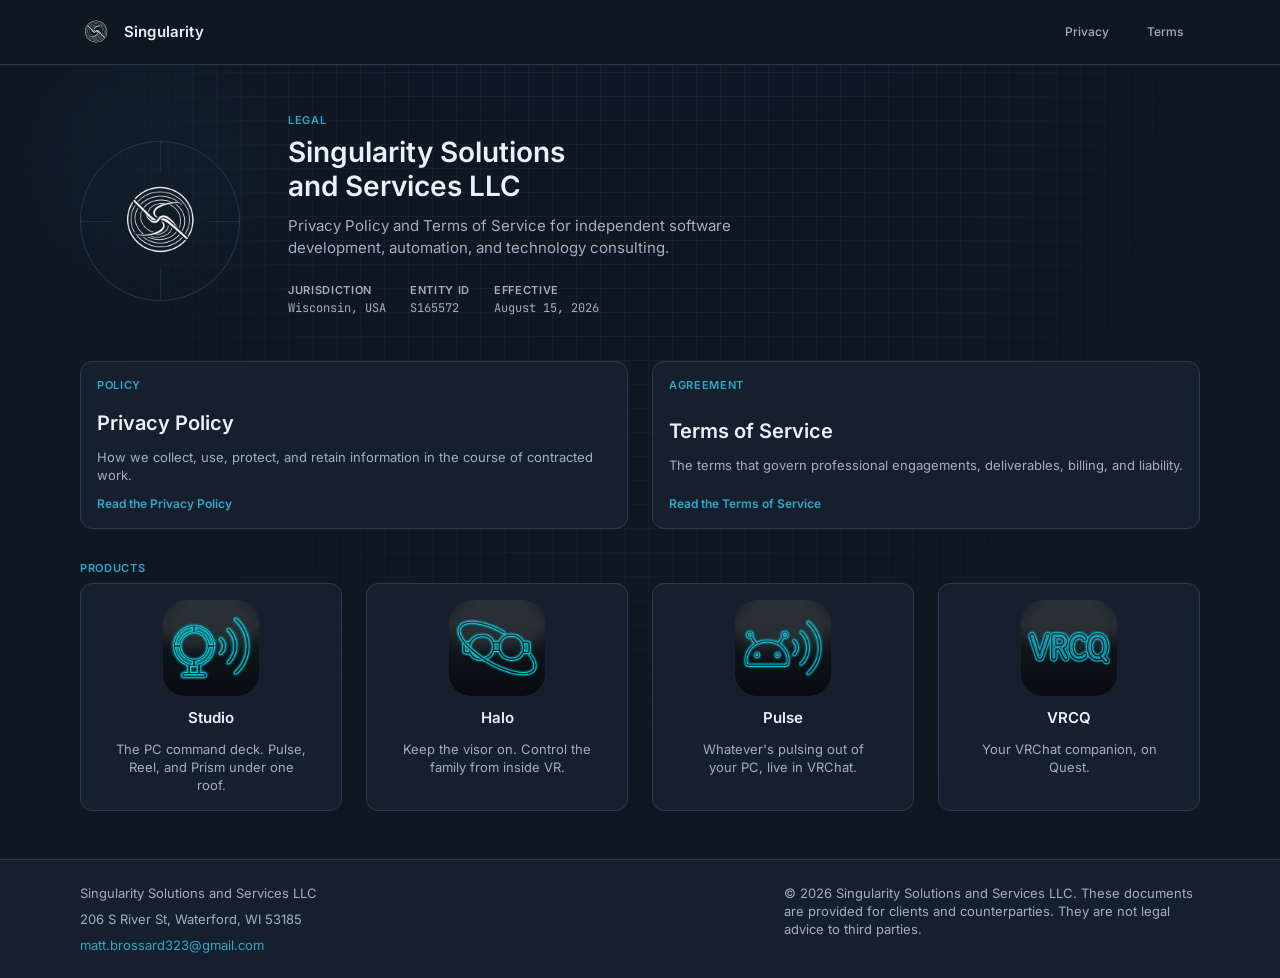
==== index.html @ 11f43c8f "Publish the company legal site so Cloudflare can deploy from GitHub. Co-authored-by: Cursor <cursora" ====
<!DOCTYPE html>
<html lang="en">
<head>
  <meta charset="utf-8">
  <meta name="viewport" content="width=device-width, initial-scale=1">
  <title>Singularity Solutions and Services LLC</title>
  <meta name="description" content="Privacy Policy and Terms of Service for Singularity Solutions and Services LLC, a Wisconsin limited liability company.">
  <meta name="theme-color" content="#0F1722">
  <link rel="icon" href="assets/img/favicon.svg" type="image/svg+xml">
  <link rel="apple-touch-icon" href="assets/img/apple-touch-icon.png">
  <link rel="stylesheet" href="assets/css/styles.css">
</head>
<body>
  <a class="skip-link" href="#content">Skip to content</a>
  <header class="site-header">
    <div class="wrap">
      <a class="brand" href="./">
        <img src="assets/img/singularity-mark.png" width="32" height="32" alt="">
        <span class="brand-name">Singularity</span>
      </a>
      <nav class="site-nav" aria-label="Primary">
        <a href="privacy/">Privacy</a>
        <a href="terms/">Terms</a>
      </nav>
    </div>
  </header>

  <main id="content">
    <div class="wrap">
      <section class="hero">
        <div class="mark-frame" aria-hidden="true">
          <img src="assets/img/singularity-mark.png" width="96" height="96" alt="">
        </div>
        <div>
          <p class="eyebrow">Legal</p>
          <h1>Singularity Solutions and Services LLC</h1>
          <p class="lede">Privacy Policy and Terms of Service for independent software development, automation, and technology consulting.</p>
          <dl class="meta-row">
            <div>
              <dt>Jurisdiction</dt>
              <dd>Wisconsin, USA</dd>
            </div>
            <div>
              <dt>Entity ID</dt>
              <dd class="mono">S165572</dd>
            </div>
            <div>
              <dt>Effective</dt>
              <dd>August 15, 2026</dd>
            </div>
          </dl>
        </div>
      </section>

      <section class="card-grid" aria-label="Policies">
        <a class="card" href="privacy/">
          <p class="eyebrow">Policy</p>
          <h2>Privacy Policy</h2>
          <p>How we collect, use, protect, and retain information in the course of contracted work.</p>
          <span class="card-action">Read the Privacy Policy</span>
        </a>
        <a class="card" href="terms/">
          <p class="eyebrow">Agreement</p>
          <h2>Terms of Service</h2>
          <p>The terms that govern professional engagements, deliverables, billing, and liability.</p>
          <span class="card-action">Read the Terms of Service</span>
        </a>
      </section>

      <section class="product-section" aria-label="Products">
        <p class="eyebrow">Products</p>
        <ul class="product-grid">
          <li class="product">
            <img class="product-icon" src="assets/img/product-studio.png" width="96" height="96" alt="">
            <h2>Studio</h2>
            <p>The PC command deck. Pulse, Reel, and Prism under one roof.</p>
          </li>
          <li class="product">
            <img class="product-icon" src="assets/img/product-halo.png" width="96" height="96" alt="">
            <h2>Halo</h2>
            <p>Keep the visor on. Control the family from inside VR.</p>
          </li>
          <li class="product">
            <img class="product-icon" src="assets/img/product-pulse.png" width="96" height="96" alt="">
            <h2>Pulse</h2>
            <p>Whatever's pulsing out of your PC, live in VRChat.</p>
          </li>
          <li class="product">
            <img class="product-icon" src="assets/img/product-vrcq.png" width="96" height="96" alt="">
            <h2>VRCQ</h2>
            <p>Your VRChat companion, on Quest.</p>
          </li>
        </ul>
      </section>
    </div>
  </main>

  <footer class="site-footer">
    <div class="wrap">
      <div>
        <p>Singularity Solutions and Services LLC</p>
        <p class="mono">206 S River St, Waterford, WI 53185</p>
        <p><a class="mono" href="mailto:matt.brossard323@gmail.com">matt.brossard323@gmail.com</a></p>
      </div>
      <p class="notice">© 2026 Singularity Solutions and Services LLC. These documents are provided for clients and counterparties. They are not legal advice to third parties.</p>
    </div>
  </footer>
</body>
</html>
---- assets/css/styles.css ----
@import "./singularity-tokens.css";

@font-face {
  font-family: "Inter";
  font-style: normal;
  font-weight: 400;
  font-display: swap;
  src: url("../fonts/inter-latin-400.woff2") format("woff2");
  unicode-range: U+0000-00FF, U+0131, U+0152-0153, U+02BB-02BC, U+02C6, U+02DA, U+02DC, U+0304, U+0308, U+0329, U+2000-206F, U+20AC, U+2122, U+2191, U+2193, U+2212, U+2215, U+FEFF, U+FFFD;
}

@font-face {
  font-family: "Inter";
  font-style: normal;
  font-weight: 500;
  font-display: swap;
  src: url("../fonts/inter-latin-500.woff2") format("woff2");
  unicode-range: U+0000-00FF, U+0131, U+0152-0153, U+02BB-02BC, U+02C6, U+02DA, U+02DC, U+0304, U+0308, U+0329, U+2000-206F, U+20AC, U+2122, U+2191, U+2193, U+2212, U+2215, U+FEFF, U+FFFD;
}

@font-face {
  font-family: "Inter";
  font-style: normal;
  font-weight: 600;
  font-display: swap;
  src: url("../fonts/inter-latin-600.woff2") format("woff2");
  unicode-range: U+0000-00FF, U+0131, U+0152-0153, U+02BB-02BC, U+02C6, U+02DA, U+02DC, U+0304, U+0308, U+0329, U+2000-206F, U+20AC, U+2122, U+2191, U+2193, U+2212, U+2215, U+FEFF, U+FFFD;
}

@font-face {
  font-family: "JetBrains Mono";
  font-style: normal;
  font-weight: 400;
  font-display: swap;
  src: url("../fonts/jetbrains-mono-latin-400.woff2") format("woff2");
  unicode-range: U+0000-00FF, U+0131, U+0152-0153, U+02BB-02BC, U+02C6, U+02DA, U+02DC, U+0304, U+0308, U+0329, U+2000-206F, U+20AC, U+2122, U+2191, U+2193, U+2212, U+2215, U+FEFF, U+FFFD;
}

*,
*::before,
*::after {
  box-sizing: border-box;
}

html {
  color-scheme: dark;
  scroll-behavior: smooth;
  scroll-padding-top: 72px;
}

body {
  margin: 0;
  min-height: 100vh;
  display: flex;
  flex-direction: column;
  font: var(--text-body);
  font-family: var(--font-ui);
  color: var(--color-text-secondary);
  background-color: var(--color-canvas);
}

body::before {
  content: "";
  pointer-events: none;
  position: fixed;
  inset: 0;
  z-index: 0;
  background-image:
    linear-gradient(rgba(255, 255, 255, 0.04) 1px, transparent 1px),
    linear-gradient(90deg, rgba(255, 255, 255, 0.04) 1px, transparent 1px);
  background-size: 24px 24px;
  mask-image: radial-gradient(ellipse at 50% 0%, black 20%, transparent 78%);
}

body::after {
  content: "";
  pointer-events: none;
  position: fixed;
  inset: 0;
  z-index: 0;
  background:
    radial-gradient(ellipse 70% 42% at 50% -8%, rgba(31, 95, 175, 0.10), transparent 58%),
    radial-gradient(circle 280px at 12% 18%, rgba(47, 168, 200, 0.05), transparent 70%);
}

img {
  max-width: 100%;
  height: auto;
}

a {
  color: var(--color-brand-cyan);
  text-decoration: none;
}

a:hover {
  text-decoration: underline;
  text-underline-offset: 3px;
}

a:focus-visible,
.btn:focus-visible,
.site-nav a:focus-visible {
  outline: 2px solid var(--color-brand-cyan);
  outline-offset: 2px;
}

.skip-link {
  position: absolute;
  left: var(--space-lg);
  top: -40px;
  z-index: 20;
  padding: var(--space-sm) var(--space-md);
  background: var(--color-surface-raised);
  color: var(--color-text-primary);
  border: 1px solid var(--color-border);
  border-radius: var(--radius-control);
}

.skip-link:focus {
  top: var(--space-sm);
}

.wrap {
  position: relative;
  z-index: 1;
  width: min(1120px, calc(100% - 48px));
  margin-inline: auto;
}

.site-header {
  position: sticky;
  top: 0;
  z-index: 10;
  background: var(--color-canvas);
  border-bottom: 1px solid var(--color-border);
}

.site-header .wrap {
  display: flex;
  align-items: center;
  justify-content: space-between;
  gap: var(--space-lg);
  min-height: 64px;
}

.brand {
  display: flex;
  align-items: center;
  gap: var(--space-md);
  color: var(--color-text-primary);
  text-decoration: none;
}

.brand:hover {
  text-decoration: none;
}

.brand img {
  width: 32px;
  height: 32px;
  display: block;
}

.brand-name {
  font: var(--text-h2);
  letter-spacing: 0.01em;
}

.site-nav {
  display: flex;
  gap: var(--space-xs);
}

.site-nav a {
  color: var(--color-text-secondary);
  text-decoration: none;
  font: var(--text-label);
  padding: 9px 16px;
  border-radius: var(--radius-control);
  border: 1px solid transparent;
}

.site-nav a:hover {
  color: var(--color-text-primary);
  background: var(--color-surface-raised);
  text-decoration: none;
}

.site-nav a[aria-current="page"] {
  color: var(--color-on-accent);
  background: var(--color-brand-cyan);
  font-weight: 600;
}

main {
  position: relative;
  z-index: 1;
  flex: 1;
}

.hero {
  display: grid;
  grid-template-columns: auto 1fr;
  gap: var(--space-3xl);
  align-items: center;
  padding: var(--space-3xl) 0 var(--space-2xl);
}

.mark-frame {
  position: relative;
  width: 160px;
  height: 160px;
  display: grid;
  place-items: center;
  flex-shrink: 0;
}

.mark-frame::before,
.mark-frame::after {
  content: "";
  position: absolute;
  inset: 0;
  pointer-events: none;
}

.mark-frame::before {
  border: 1px solid var(--color-border);
  border-radius: 50%;
  opacity: 0.9;
}

.mark-frame::after {
  background:
    linear-gradient(var(--color-border), var(--color-border)) center / 100% 1px no-repeat,
    linear-gradient(var(--color-border), var(--color-border)) center / 1px 100% no-repeat;
  opacity: 0.55;
  mask-image: radial-gradient(circle, transparent 42%, black 43%);
}

.mark-frame img {
  width: 96px;
  height: 96px;
  position: relative;
  z-index: 1;
}

.eyebrow {
  margin: 0 0 var(--space-sm);
  font: var(--text-eyebrow);
  color: var(--color-brand-cyan);
  text-transform: uppercase;
  letter-spacing: 0.06em;
}

.hero h1,
.page-hero h1,
.error-page h1 {
  margin: 0 0 var(--space-md);
  font: var(--text-display);
  color: var(--color-text-primary);
}

.hero h1 {
  max-width: 18ch;
}

.lede {
  margin: 0 0 var(--space-xl);
  max-width: 52ch;
  font: 400 15px/22px var(--font-ui);
}

.meta-row {
  display: flex;
  flex-wrap: wrap;
  gap: var(--space-sm) var(--space-xl);
  font: var(--text-mono);
  color: var(--color-text-muted);
}

.meta-row dt {
  font: var(--text-eyebrow);
  color: var(--color-text-muted);
  text-transform: uppercase;
  letter-spacing: 0.06em;
  margin: 0 0 2px;
}

.meta-row dd {
  margin: 0;
  color: var(--color-text-secondary);
}

.card-grid {
  display: grid;
  grid-template-columns: 1fr 1fr;
  gap: var(--space-xl);
  padding-bottom: var(--space-2xl);
}

.product-section {
  padding-bottom: var(--space-3xl);
}

.product-grid {
  list-style: none;
  margin: 0;
  padding: 0;
  display: grid;
  grid-template-columns: repeat(4, minmax(0, 1fr));
  gap: var(--space-xl);
}

.product {
  display: flex;
  flex-direction: column;
  align-items: center;
  text-align: center;
  gap: var(--space-md);
  padding: var(--space-lg) var(--space-md);
  background: var(--color-surface);
  border: 1px solid var(--color-border);
  border-radius: var(--radius-card);
}

.product-icon {
  width: 96px;
  height: 96px;
  border-radius: 22px;
  display: block;
}

.product h2 {
  margin: 0;
  font: var(--text-h2);
  color: var(--color-text-primary);
}

.product p {
  margin: 0;
  max-width: 24ch;
  font: 400 13px/18px var(--font-ui);
  color: var(--color-text-secondary);
}

.card {
  display: flex;
  flex-direction: column;
  gap: var(--space-md);
  padding: var(--space-lg);
  background: var(--color-surface);
  border: 1px solid var(--color-border);
  border-radius: var(--radius-card);
  color: inherit;
  text-decoration: none;
  min-height: 168px;
}

.card:hover {
  background: var(--color-surface-raised);
  text-decoration: none;
}

.card h2 {
  margin: 0;
  font: var(--text-h1);
  color: var(--color-text-primary);
}

.card p {
  margin: 0;
  flex: 1;
}

.card-action {
  font: var(--text-label);
  color: var(--color-brand-cyan);
  font-weight: 600;
}

.page-hero {
  padding: var(--space-2xl) 0 var(--space-xl);
}

.page-hero h1 {
  max-width: none;
}

.doc-layout {
  display: grid;
  grid-template-columns: 220px minmax(0, 1fr);
  gap: var(--space-2xl);
  align-items: start;
  padding-bottom: var(--space-3xl);
}

.toc {
  position: sticky;
  top: 88px;
  padding: var(--space-lg);
  background: var(--color-surface);
  border: 1px solid var(--color-border);
  border-radius: var(--radius-card);
}

.toc .eyebrow {
  color: var(--color-text-muted);
}

.toc ol {
  list-style: none;
  margin: 0;
  padding: 0;
  display: grid;
  gap: 2px;
}

.toc a {
  display: block;
  color: var(--color-text-secondary);
  text-decoration: none;
  font: var(--text-label);
  padding: 6px 8px;
  border-radius: var(--radius-badge);
  border-left: 2px solid transparent;
}

.toc a:hover {
  color: var(--color-text-primary);
  background: var(--color-surface-raised);
}

.doc {
  padding: var(--space-xl);
  background: var(--color-surface);
  border: 1px solid var(--color-border);
  border-radius: var(--radius-card);
}

.doc > header {
  margin-bottom: var(--space-xl);
  padding-bottom: var(--space-lg);
  border-bottom: 1px solid var(--color-border);
}

.doc > header h2 {
  margin: 0 0 var(--space-sm);
  font: var(--text-h1);
  color: var(--color-text-primary);
}

.doc section + section {
  margin-top: var(--space-xl);
  padding-top: var(--space-xl);
  border-top: 1px solid var(--color-border-subtle);
}

.doc h2 {
  margin: 0 0 var(--space-md);
  font: var(--text-h1);
  color: var(--color-text-primary);
}

.doc h3 {
  margin: var(--space-lg) 0 var(--space-sm);
  font: var(--text-h2);
  color: var(--color-text-primary);
}

.doc p,
.doc li {
  font: 400 15px/24px var(--font-ui);
}

.doc p {
  margin: 0 0 var(--space-md);
}

.doc p:last-child,
.doc ul:last-child {
  margin-bottom: 0;
}

.doc ul {
  margin: 0 0 var(--space-md);
  padding-left: 1.15rem;
}

.doc li + li {
  margin-top: var(--space-sm);
}

.doc .mono,
address {
  font: var(--text-mono);
  font-style: normal;
}

.contact-block {
  margin: 0;
  padding: var(--space-lg);
  background: var(--color-surface-sunken);
  border: 1px solid var(--color-border);
  border-radius: var(--radius-control);
}

.site-footer {
  position: relative;
  z-index: 1;
  margin-top: auto;
  border-top: 1px solid var(--color-border);
  background: var(--color-surface);
}

.site-footer .wrap {
  display: flex;
  justify-content: space-between;
  gap: var(--space-xl);
  padding: var(--space-xl) 0;
}

.site-footer p {
  margin: 0 0 var(--space-sm);
}

.site-footer p:last-child {
  margin-bottom: 0;
}

.notice {
  max-width: 52ch;
}

.error-page {
  text-align: left;
  padding: var(--space-3xl) 0;
}

.btn {
  display: inline-flex;
  align-items: center;
  justify-content: center;
  padding: 9px 16px;
  border-radius: var(--radius-control);
  border: 1px solid var(--color-border);
  background: var(--color-surface-raised);
  color: var(--color-text-primary);
  font: 600 13px/1 var(--font-ui);
  text-decoration: none;
}

.btn:hover {
  text-decoration: none;
  border-color: var(--color-brand-cyan);
}

.btn-primary {
  background: var(--color-signal-green);
  border-color: var(--color-signal-green);
  color: var(--color-on-accent);
}

.btn-primary:hover {
  background: var(--color-green-dim);
  border-color: var(--color-green-dim);
}

@media (max-width: 860px) {
  .hero,
  .doc-layout,
  .card-grid,
  .site-footer .wrap {
    grid-template-columns: 1fr;
    display: grid;
  }

  .product-grid {
    grid-template-columns: 1fr 1fr;
  }

  .hero {
    justify-items: start;
  }

  .toc {
    position: static;
  }

  .site-header .wrap {
    min-height: 56px;
  }

}

@media (max-width: 560px) {
  .wrap {
    width: min(1120px, calc(100% - 32px));
  }

  .product-grid {
    grid-template-columns: 1fr;
  }

  .site-nav a {
    padding: 9px 12px;
  }

  .mark-frame {
    width: 120px;
    height: 120px;
  }

  .mark-frame img {
    width: 72px;
    height: 72px;
  }
}

@media print {
  body,
  .doc,
  .site-footer,
  .site-header {
    background: #fff;
    color: #16202b;
  }

  body::before,
  body::after,
  .site-nav,
  .toc,
  .skip-link,
  .mark-frame::before,
  .mark-frame::after {
    display: none;
  }

  a {
    color: inherit;
    text-decoration: underline;
  }

  .doc,
  .card,
  .contact-block {
    border-color: #d5dee8;
    background: #fff;
  }
}
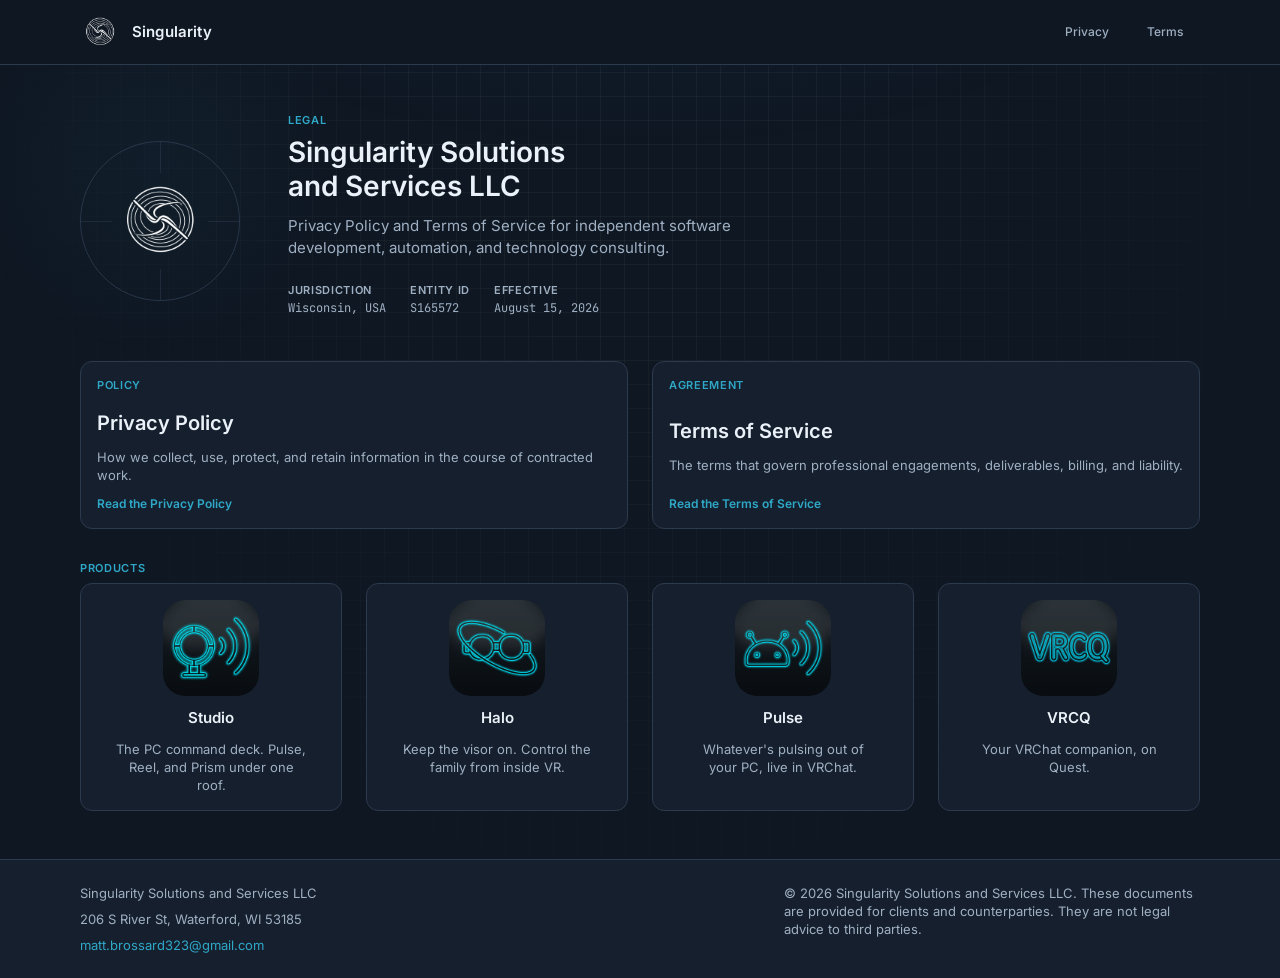
==== commit 9fdacc0d: "Enlarge the header mark so the top bar reads more clearly. Co-authored-by: Cursor <cursoragent@curso" ====
--- a/index.html
+++ b/index.html
@@ -15,7 +15,7 @@
   <header class="site-header">
     <div class="wrap">
       <a class="brand" href="./">
-        <img src="assets/img/singularity-mark.png" width="32" height="32" alt="">
+        <img src="assets/img/singularity-mark.png" width="40" height="40" alt="">
         <span class="brand-name">Singularity</span>
       </a>
       <nav class="site-nav" aria-label="Primary">
--- a/assets/css/styles.css
+++ b/assets/css/styles.css
@@ -157,8 +157,8 @@
 }
 
 .brand img {
-  width: 32px;
-  height: 32px;
+  width: 40px;
+  height: 40px;
   display: block;
 }
 
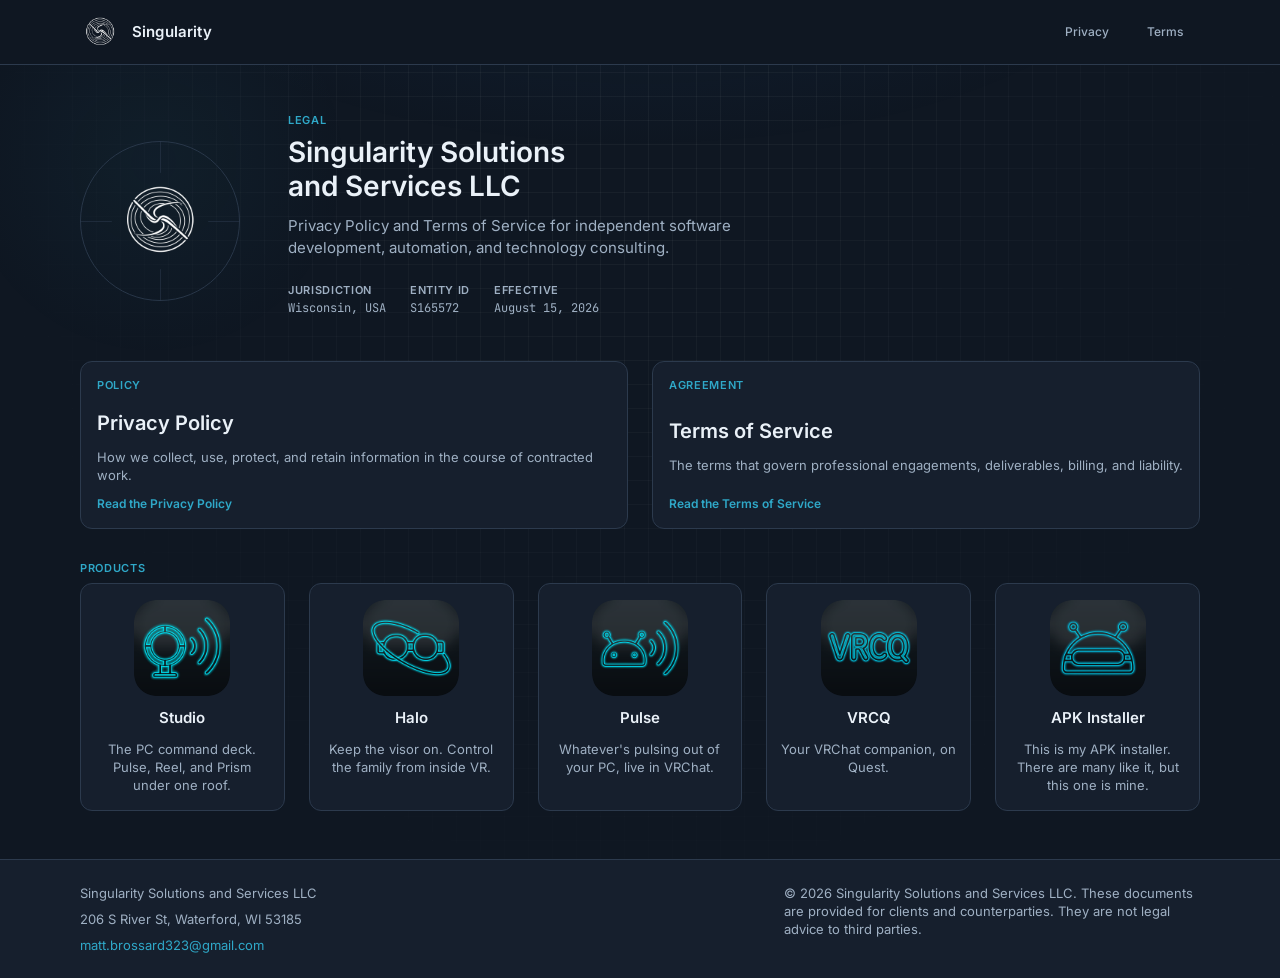
==== commit a05f5110: "Add APK Installer to the product grid so the site lists the full app family. Co-authored-by: Cursor " ====
--- a/index.html
+++ b/index.html
@@ -90,6 +90,11 @@
             <h2>VRCQ</h2>
             <p>Your VRChat companion, on Quest.</p>
           </li>
+          <li class="product">
+            <img class="product-icon" src="assets/img/product-apk-installer.png" width="96" height="96" alt="">
+            <h2>APK Installer</h2>
+            <p>This is my APK installer. There are many like it, but this one is mine.</p>
+          </li>
         </ul>
       </section>
     </div>
--- a/assets/css/styles.css
+++ b/assets/css/styles.css
@@ -308,7 +308,7 @@
   margin: 0;
   padding: 0;
   display: grid;
-  grid-template-columns: repeat(4, minmax(0, 1fr));
+  grid-template-columns: repeat(5, minmax(0, 1fr));
   gap: var(--space-xl);
 }
 
@@ -579,6 +579,13 @@
     grid-template-columns: 1fr 1fr;
   }
 
+  .product:last-child {
+    grid-column: 1 / -1;
+    width: 100%;
+    max-width: calc((100% - var(--space-xl)) / 2);
+    justify-self: center;
+  }
+
   .hero {
     justify-items: start;
   }
@@ -600,6 +607,10 @@
 
   .product-grid {
     grid-template-columns: 1fr;
+  }
+
+  .product:last-child {
+    max-width: none;
   }
 
   .site-nav a {
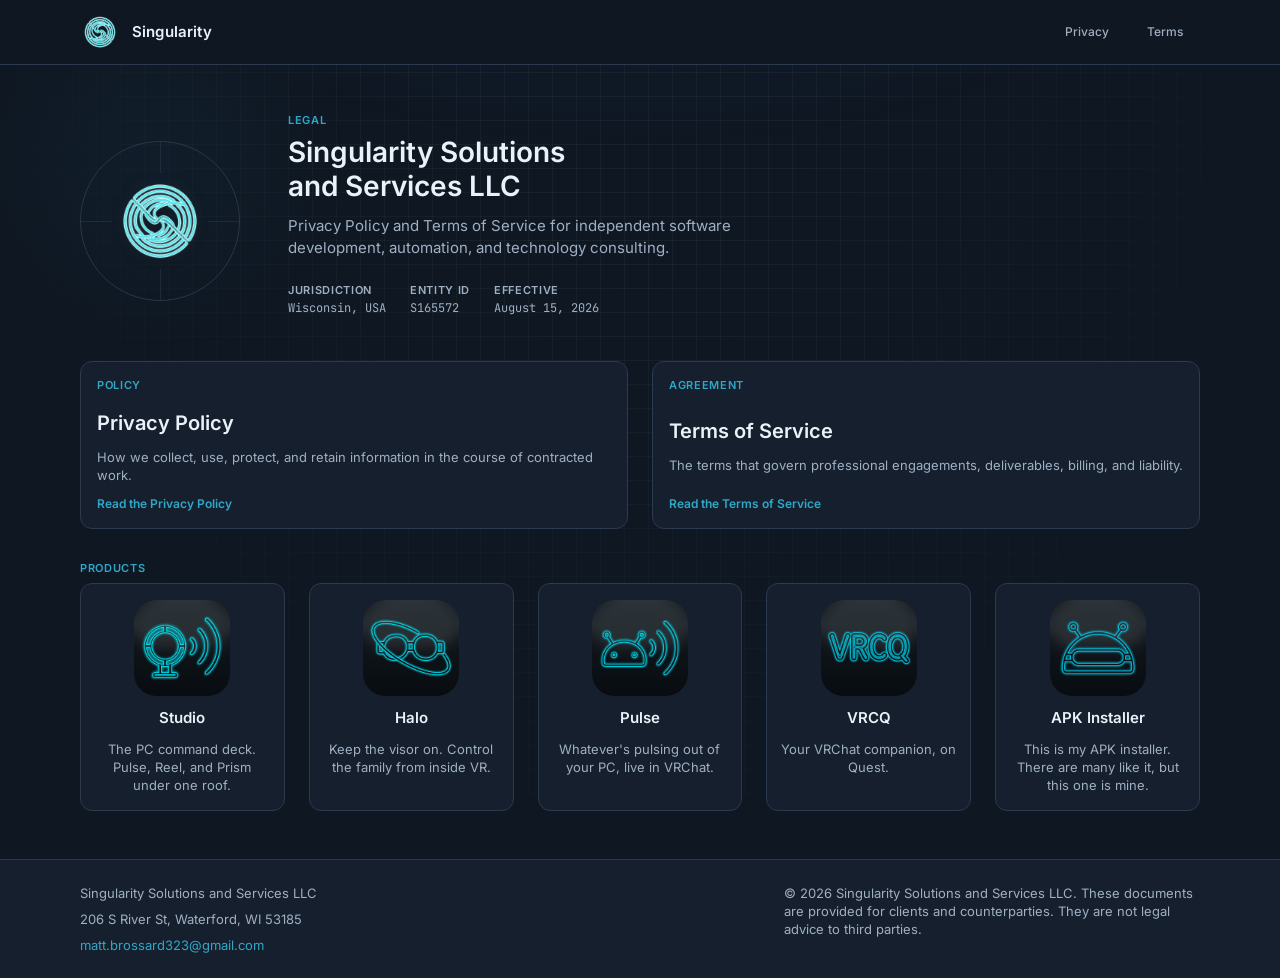
==== commit 000f0258: "Replace the dim LLC mark with the brighter neon logo and use it as the favicon. Co-authored-by: Curs" ====
--- a/index.html
+++ b/index.html
@@ -6,7 +6,7 @@
   <title>Singularity Solutions and Services LLC</title>
   <meta name="description" content="Privacy Policy and Terms of Service for Singularity Solutions and Services LLC, a Wisconsin limited liability company.">
   <meta name="theme-color" content="#0F1722">
-  <link rel="icon" href="assets/img/favicon.svg" type="image/svg+xml">
+  <link rel="icon" href="assets/img/favicon.png" type="image/png" sizes="64x64">
   <link rel="apple-touch-icon" href="assets/img/apple-touch-icon.png">
   <link rel="stylesheet" href="assets/css/styles.css">
 </head>
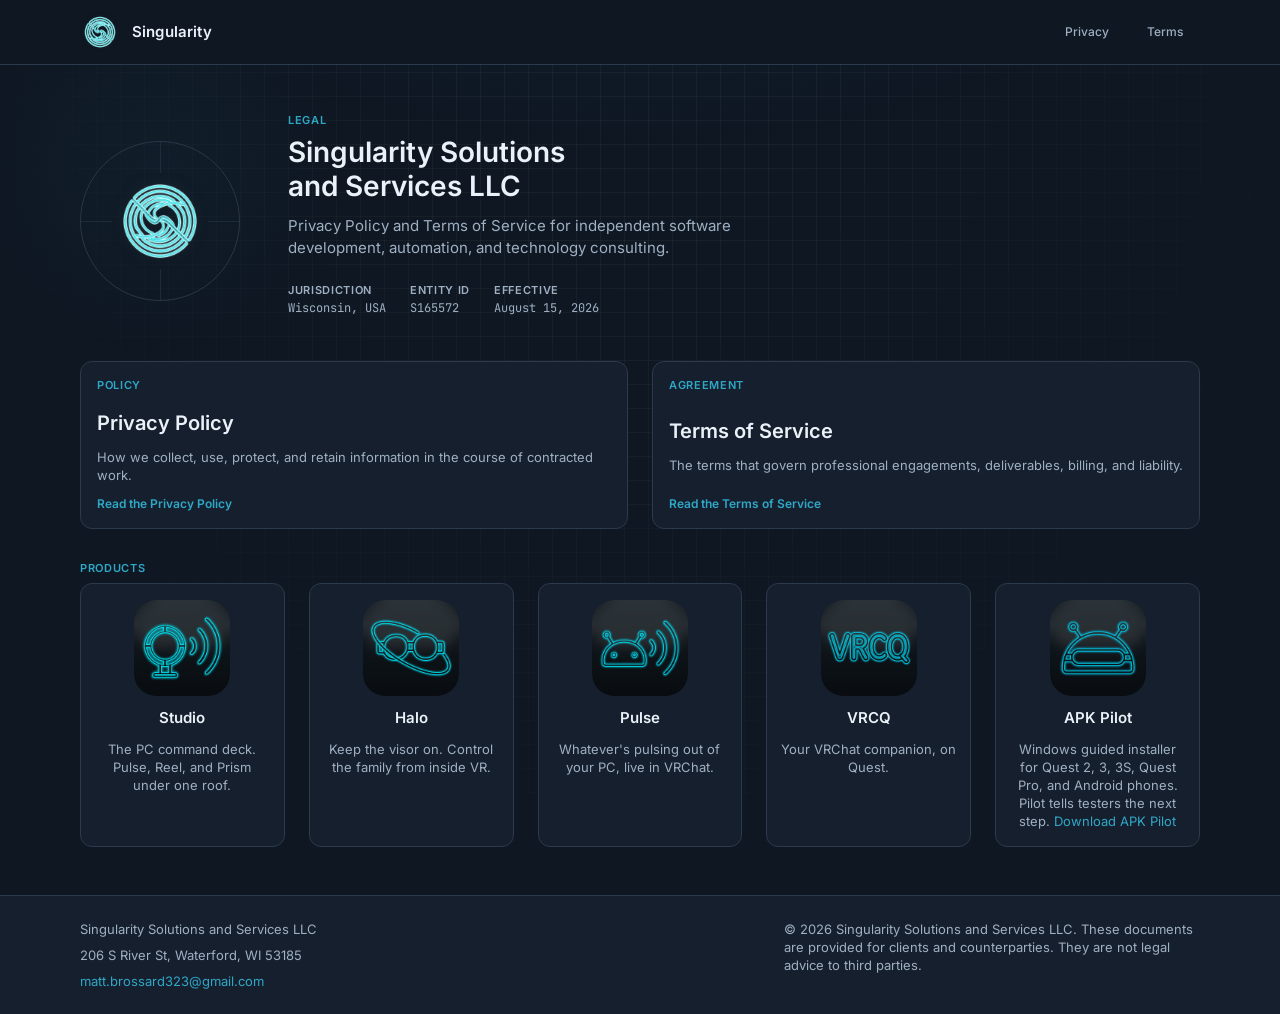
==== commit be9ae62b: "Rename the product card to APK Pilot and link the current GitHub installer." ====
--- a/index.html
+++ b/index.html
@@ -92,8 +92,8 @@
           </li>
           <li class="product">
             <img class="product-icon" src="assets/img/product-apk-installer.png" width="96" height="96" alt="">
-            <h2>APK Installer</h2>
-            <p>This is my APK installer. There are many like it, but this one is mine.</p>
+            <h2>APK Pilot</h2>
+            <p>Windows guided installer for Quest 2, 3, 3S, Quest Pro, and Android phones. Pilot tells testers the next step. <a href="https://github.com/LatePhoenix/singularity-apk-pilot/releases/latest/download/SingularityApkInstaller-win-x64-setup.exe">Download APK Pilot</a></p>
           </li>
         </ul>
       </section>
